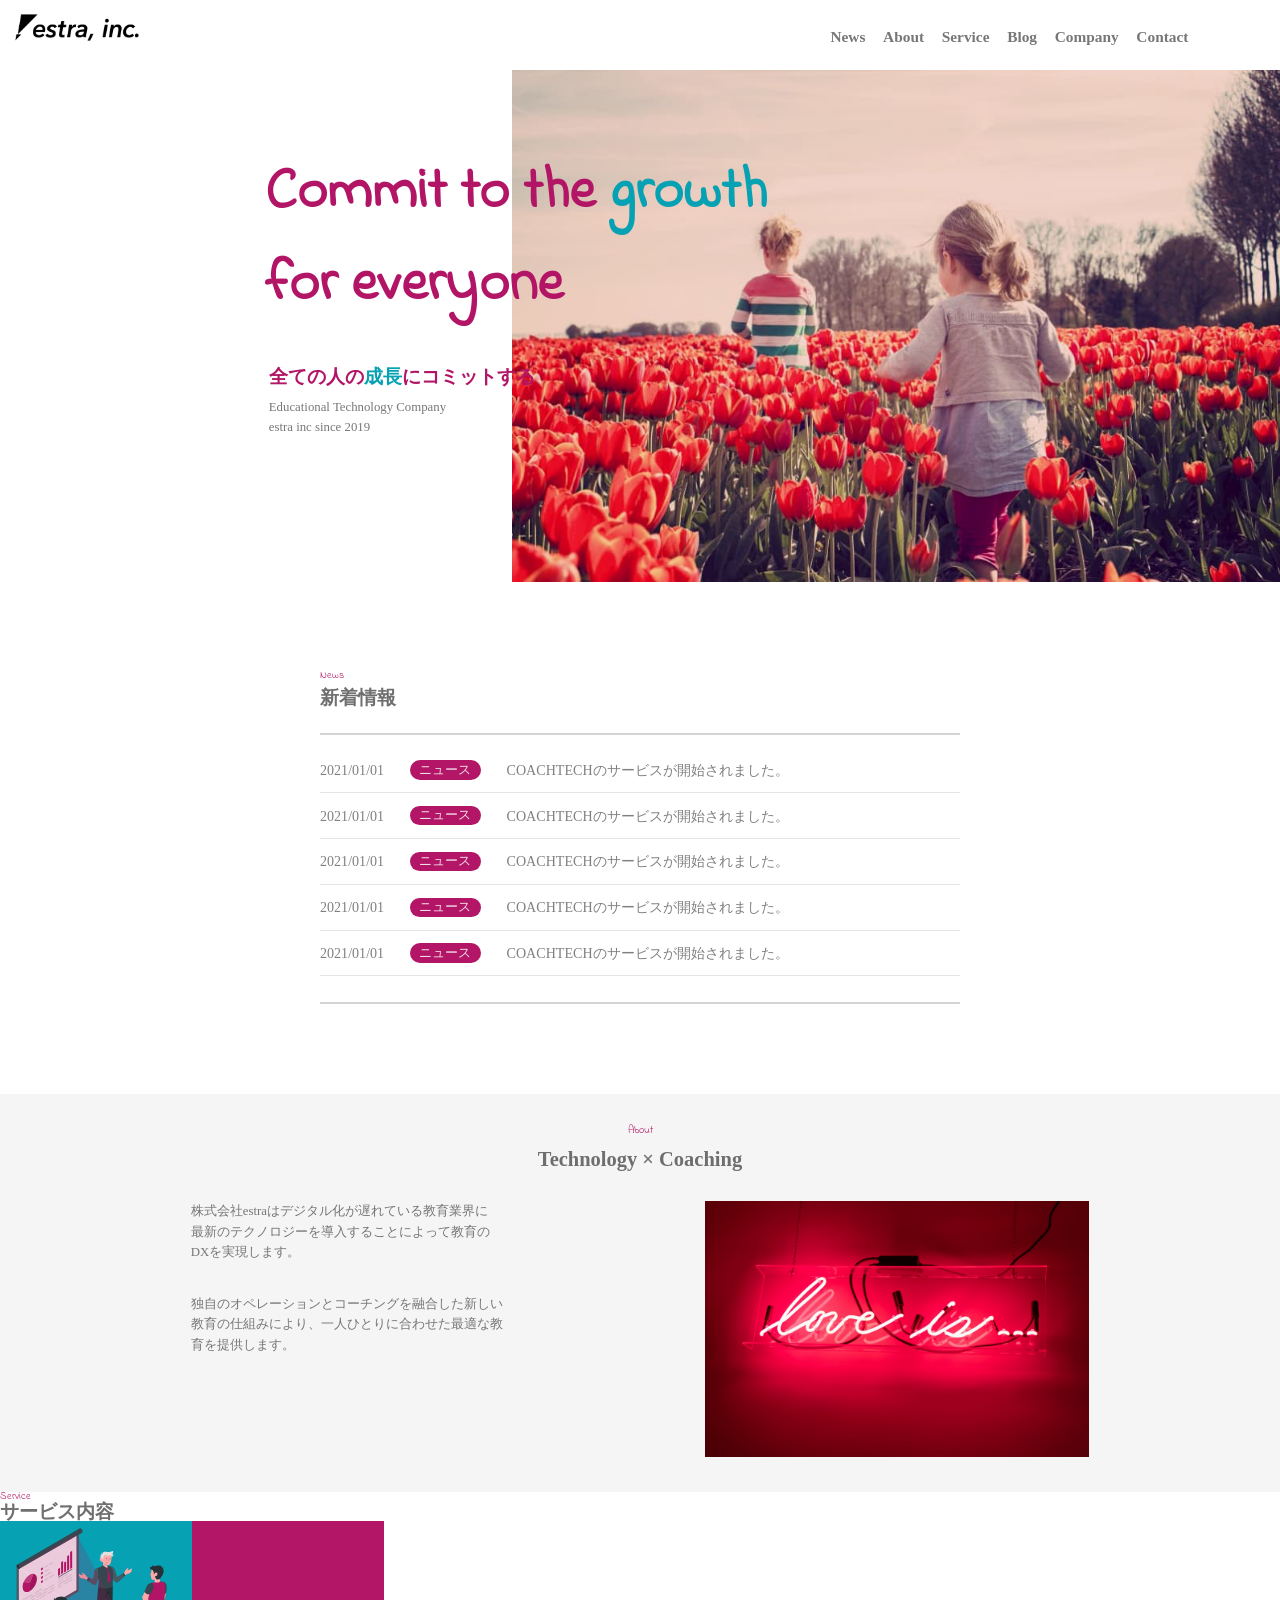
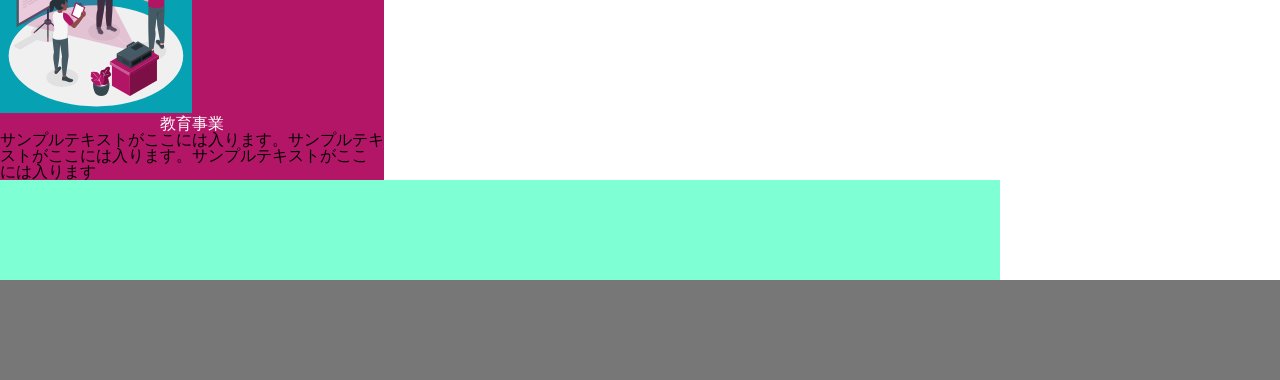
==== lp-test/index.html @ 3b41130a "Add files via upload" ====
<!DOCTYPE html>
<html lang="ja">
<head>
    <meta charset="UTF-8">
    <meta name="viewport" content="width=device-width, initial-scale=1.0">
    <title>Document</title>
    <link rel="stylesheet" href="css/reset.css" />
    <link rel="stylesheet" href="css/style.css" />
    <link rel="preconnect" href="https://fonts.googleapis.com">
    <link rel="preconnect" href="https://fonts.gstatic.com" crossorigin>
    <link href="https://fonts.googleapis.com/css2?family=Indie+Flower&family=Kosugi&display=swap" rel="stylesheet">
</head>
<body>
    <header class="header">
        <div class="header-left">
            <img src="img/estra_logo.png" alt="estra_logo" class="header__logo">
        </div>
        <nav class="header-right">
            <ul class="nav__list">
                <li class="nav__item">News</li>
                <li class="nav__item">About</li>
                <li class="nav__item">Service</li>
                <li class="nav__item">Blog</li>
                <li class="nav__item">Company</li>
                <li class="nav__item">Contact</li>
            </ul>
        </nav>
    </header>
    <div class="fv">
        <img src="img/firstview.jpg" alt="" class="fv__img">
        <h1 class="fv__ttl">Commit to the <span class="fv__ttl--color">growth</span><br>for everyone</h1>
        <div class="fv__txt">
            <p class="fv__txt-top">全ての人の<span class="fv__txt-top--color">成長</span>にコミットする</p>
            <p class="fv__txt-bottom">Educational Technology Company<br>estra inc since 2019</p>
        </div>
    </div>
    <div class="news">
        <div class="news__inner">
            <div class="webfont">
                <p class="news-webfont">News</p>
            </div>
            <h2 class="news__ttl">新着情報</h2>
            <div class="news__column">
                <p class="news__txt">2021/01/01</p>
                <p class="news__txt--box">ニュース</p>
                <p class="news__txt">COACHTECHのサービスが開始されました。</p>
            </div>
            <div class="news__column">
                <p class="news__txt">2021/01/01</p>
                <p class="news__txt--box">ニュース</p>
                <p class="news__txt">COACHTECHのサービスが開始されました。</p>
            </div>
            <div class="news__column">
                <p class="news__txt">2021/01/01</p>
                <p class="news__txt--box">ニュース</p>
                <p class="news__txt">COACHTECHのサービスが開始されました。</p>
            </div>
            <div class="news__column">
                <p class="news__txt">2021/01/01</p>
                <p class="news__txt--box">ニュース</p>
                <p class="news__txt">COACHTECHのサービスが開始されました。</p>
            </div>
            <div class="news__column">
                <p class="news__txt">2021/01/01</p>
                <p class="news__txt--box">ニュース</p>
                <p class="news__txt">COACHTECHのサービスが開始されました。</p>
            </div>
        </div>
    </div>
    <div class="about">
        <div class="about-top">
            <div class="webfont">
                <p class="about-webfont">About</p>
            </div>
        </div>
        <h2 class="about__ttl">Technology × Coaching</h2>
        <div class="about-bottom">
            <div class="about__left">
                <p class="about__txt">株式会社estraはデジタル化が遅れている教育業界に<br>最新のテクノロジーを導入することによって教育の<br>DXを実現します。</p>
                <p class="about__txt">独自のオペレーションとコーチングを融合した新しい<br>教育の仕組みにより、一人ひとりに合わせた最適な教<br>育を提供します。</p>
            </div>
            <div class="about__right">
                <img src="img/about.jpg" alt="" class="about__img">
            </div>
        </div>
    </div>
    <div class="service">
        <div class="webfont">
            <p class="service-webfont">Service</p>
        </div>
        <h2 class="service__ttl">サービス内容</h2>
    </div>
    <div class="service__box-left">
        <div class="service__box-left__img">
            <img src="img/service__first.svg" alt="" class="box__left-img">
        </div>
        <p class="service__box-left-ttl">教育事業</p>
        <p class="service__box-left-txt">サンプルテキストがここには入ります。サンプルテキ<br>
            ストがここには入ります。サンプルテキストがここ<br>
            には入ります</p>
    </div>

    <div class="test"></div>
    <div class="test-bottom"></div>
</body>
</html>
---- lp-test/css/style.css ----
body {

}

* {
    box-sizing: border-box;
}

.test {
    background-color: aquamarine;
    height: 100px;
    width: 1000px;
}

.test-bottom {
    background-color: #777777;
    height: 100px;
    width: 1500px;
}

.header {
    align-items: flex-end;
    display: flex;
    justify-content: space-between;
    margin: 1% 0;
    padding: 0 2% 1% 1%;
    width: 100vw;
}

.heder-left {
    width: 50vw;
}

.header__logo {
    width: 10vw;
}

.header__logo img {
    height: auto;
    max-width: 100%;
}

.header-right {
    width: 50vw;
}

.nav__list {
    display: flex;
    margin-left: 31%;
}

.nav__item {
    color: #777777;
    font-size: 1.2vw;
    font-weight: 600;
    margin-left: 4%;
}

.fv {
    position: relative;
    width: 100vw;
}

.fv__img {
    display: block;
    margin: 0 0 0 auto;
    width: 60vw;
}

.fv__ttl {
    color: #b21466;
    font-family: 'Indie Flower', cursive;
    font-size: 4.5vw;
    left: 20.7%;
    line-height: 1.6em;
    position: absolute;
    top: 15%;
}

.fv__ttl--color,span {
    color: #06a1b3;
}

.fv__txt {
    left: 21%;
    position: absolute;
    top: 58%;
}

.fv__txt-top {
    color: #b21466;
    font-family: 'Kosugi', sans-serif;
    font-size: 1.5vw;
    font-weight: bold;
    margin-bottom: 4%;
}

.fv__txt-bottom {
    color: #777777;
    font-size: 1vw;
    line-height: 1.6em;
}

.webfont {
    color: #b21466;
    font-family: 'Indie Flower', cursive;
    font-size: 0.8vw;
}

.news {
    display: flex;
    padding: 7% 0;
    width: 100vw;
}

.news__inner {
    border-bottom: solid 2px #d4d4d4;
    width: 50%;
    padding-bottom: 2%;
    margin: 0 auto;
}

.news-webfont {
    margin-bottom: 1%;
}

.news__ttl {
    border-bottom: solid 2px #d4d4d4;
    color: #6f6f6f;
    font-size: 1.5vw;
    padding-bottom: 4%;
    margin-bottom: 2%;
}

.news__column {
    align-items: center;
    border-bottom: solid 1px #e5e5e5;
    display: flex;
    padding: 2% 0;
}

.news__txt {
    color: #808080;
    font-size: 1.1vw;
    margin-right: 4%;
}

.news__txt--box {
    background: #b31667;
    border-radius: 60px 60px 60px 60px;
    color: #f2e1e7;
    font-size: 1vw;
    padding: 0.5% 1.5%;
    margin-right: 4%;
}

.about {
    background: #f5f5f5;
    padding: 2.5% 0;
}

.about-top {
    display: flex;
    justify-content: center;
}

.about__ttl {
    color: #6e6e6e;
    display: flex;
    font-size: 1.6vw;
    justify-content: center;
    margin: 1% 0 2.5%;
}

.about-bottom {
    display: flex;
    justify-content: space-around;
    margin: 0 7%;
}

.about__txt {
    color: #767676;
    font-size: 1vw;
    line-height: 1.6em;
    margin: 0 0 10%;
}

.about__img {
    width: 30vw;
}

.service__box-left {
    background-color: #b31667;
    width: 30vw;
}

.service__ttl {
    color: #6f6f6f;
    font-size: 1.5vw;
}

.service__box-left__img {
    
}


.box__left-img {
    width: 15vw;
    background-color: #06a1b3
}

.service__box-left-ttl {
    color: #fff;
    text-align: center;
}
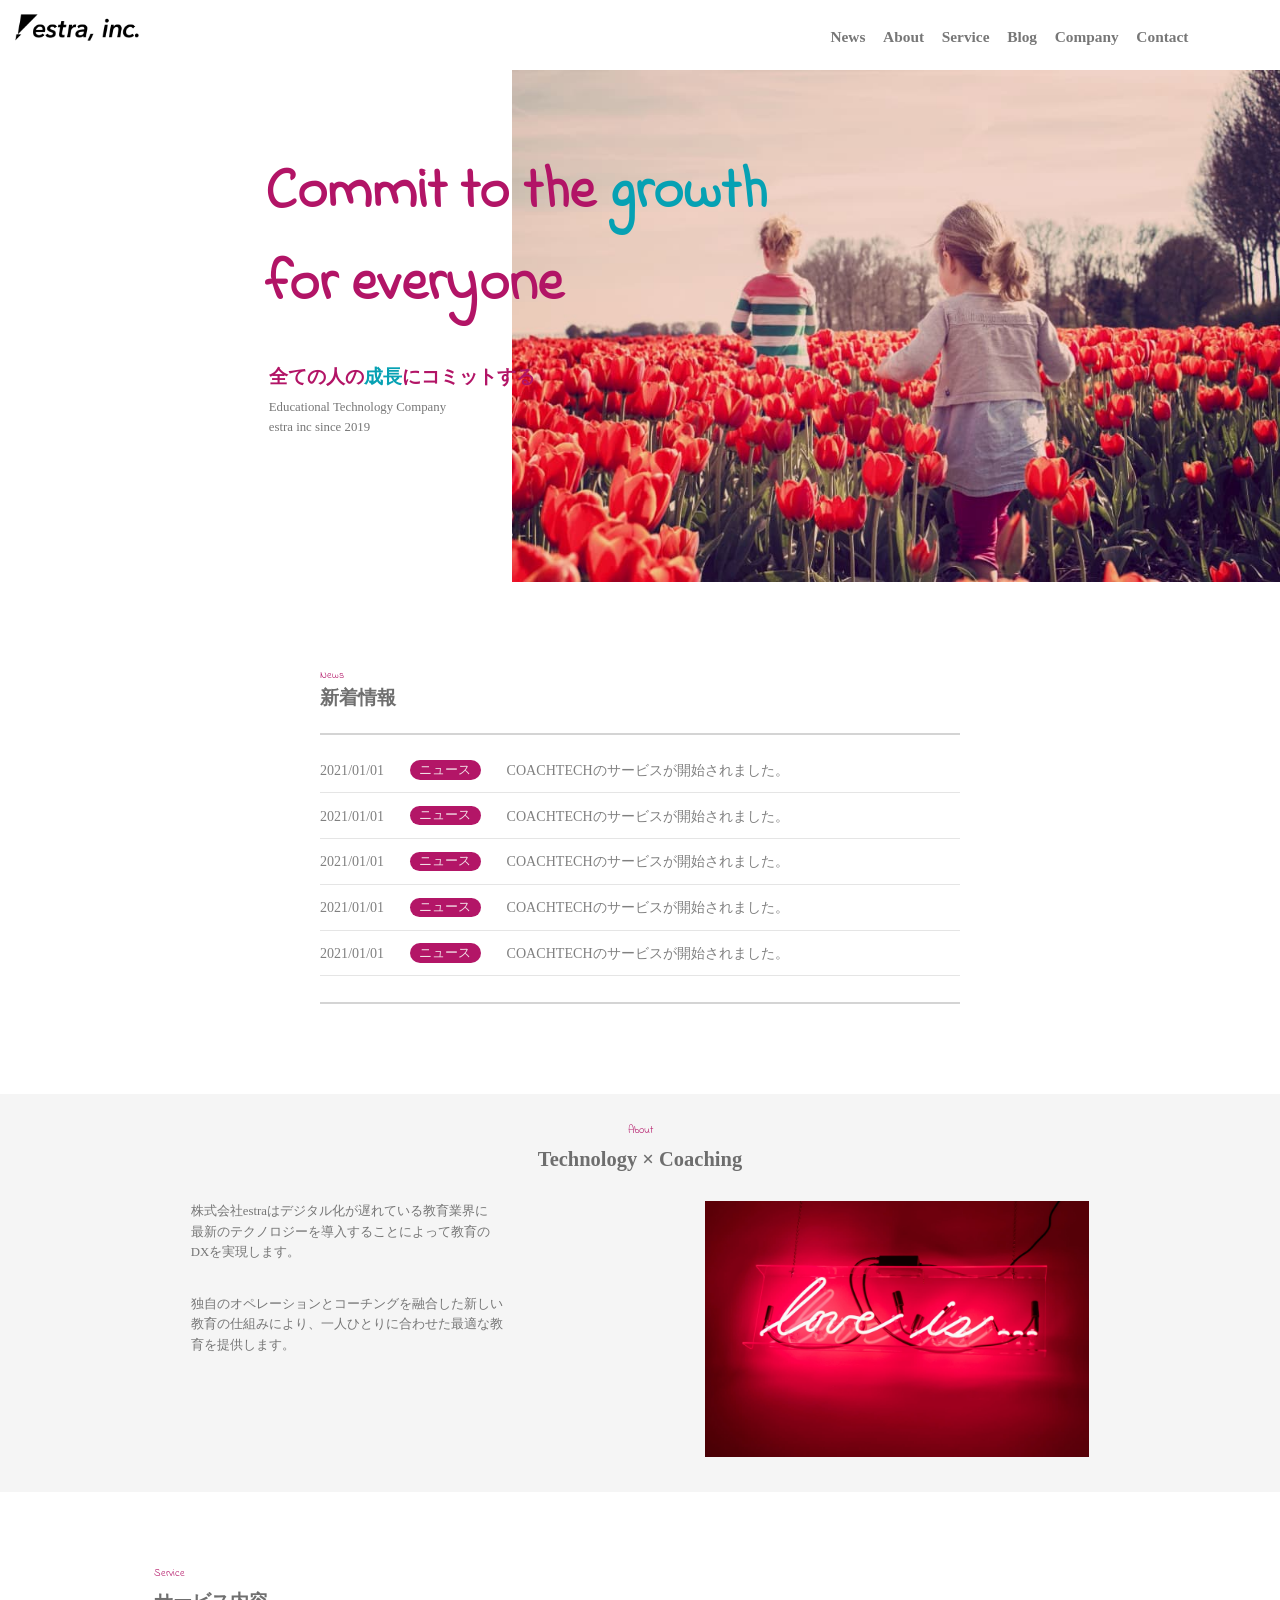
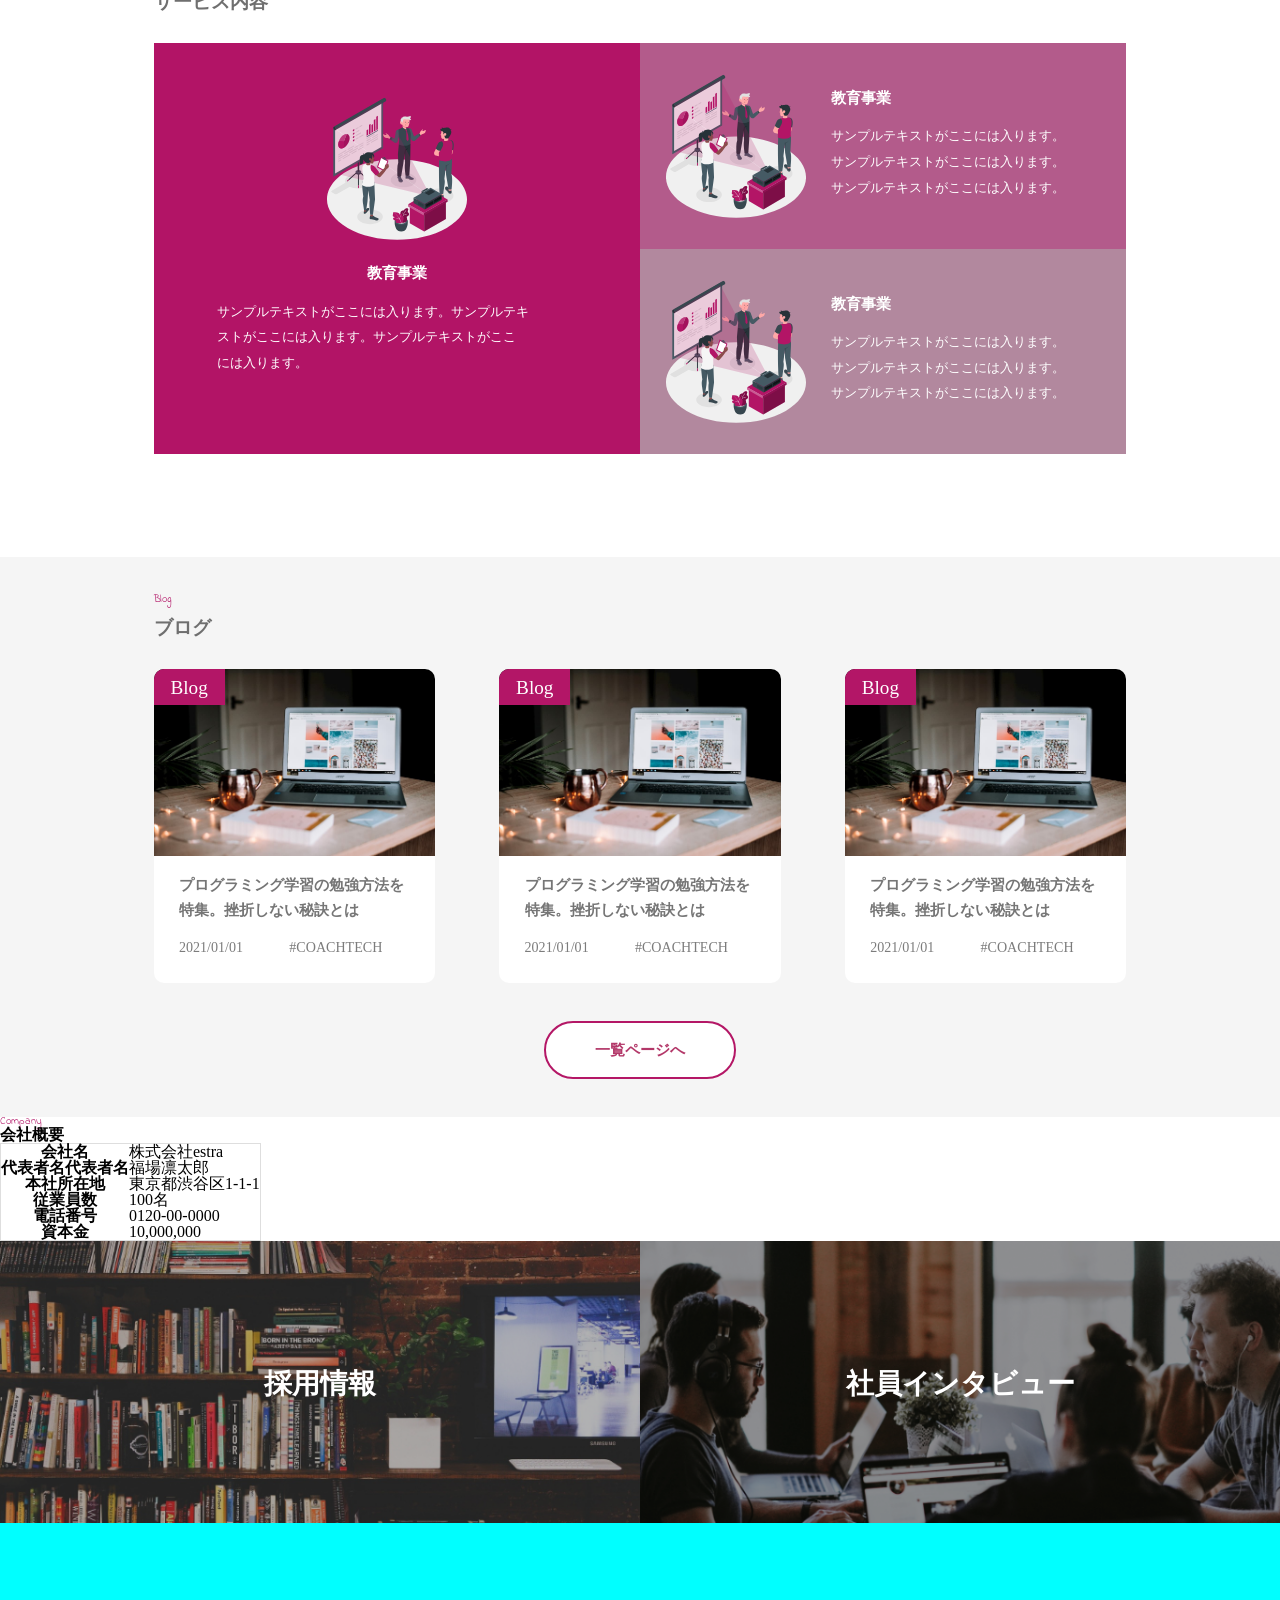
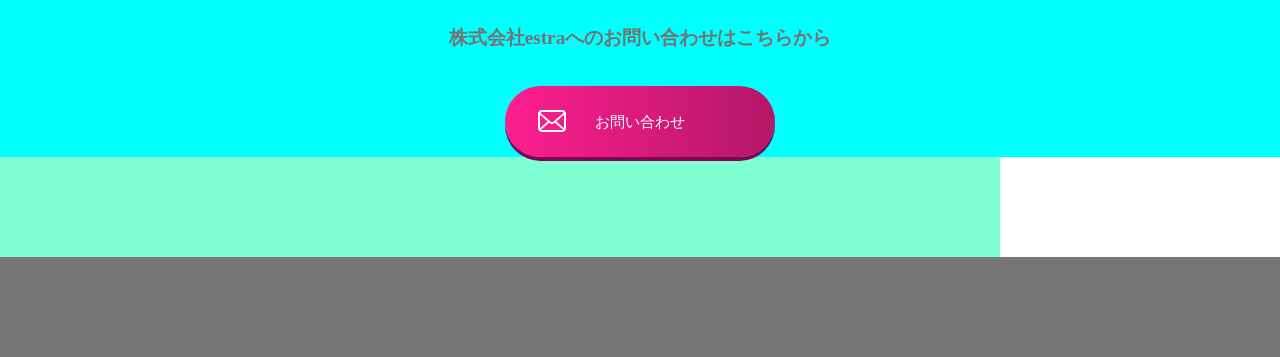
==== commit 433602bd: "Add files via upload" ====
--- a/lp-test/index.html
+++ b/lp-test/index.html
@@ -34,6 +34,8 @@
             <p class="fv__txt-bottom">Educational Technology Company<br>estra inc since 2019</p>
         </div>
     </div>
+
+    <!-- ニュース -->
     <div class="news">
         <div class="news__inner">
             <div class="webfont">
@@ -67,6 +69,8 @@
             </div>
         </div>
     </div>
+
+    <!-- アバウト -->
     <div class="about">
         <div class="about-top">
             <div class="webfont">
@@ -84,20 +88,148 @@
             </div>
         </div>
     </div>
+
+    <!-- サービス -->
     <div class="service">
         <div class="webfont">
             <p class="service-webfont">Service</p>
         </div>
         <h2 class="service__ttl">サービス内容</h2>
     </div>
-    <div class="service__box-left">
-        <div class="service__box-left__img">
-            <img src="img/service__first.svg" alt="" class="box__left-img">
-        </div>
-        <p class="service__box-left-ttl">教育事業</p>
-        <p class="service__box-left-txt">サンプルテキストがここには入ります。サンプルテキ<br>
-            ストがここには入ります。サンプルテキストがここ<br>
-            には入ります</p>
+    <div class="service__box-content">
+        <div class="service__grid">
+            <div class="service__left-box">
+                <img src="img/service__first.svg" alt="" class="service__left-box__img">
+                <p class="service__left-box__ttl">教育事業</p>
+                <p class="service__left-box__txt">サンプルテキストがここには入ります。サンプルテキ
+                    <br>ストがここには入ります。サンプルテキストがここ
+                    <br>には入ります。</p>
+            </div>
+            <div class="service__right-top-box">
+                <img src="img/service__first.svg" alt="" class="service__right-top-box__img">
+                <div class="service__right-top-box__content">
+                    <p class="service__right-top-box__ttl">教育事業</p>
+                    <p class="service__right-top-box__txt">サンプルテキストがここには入ります。</p>
+                    <p class="service__right-top-box__txt">サンプルテキストがここには入ります。</p>
+                    <p class="service__right-top-box__txt">サンプルテキストがここには入ります。</p>
+                </div>
+            </div>
+            <div class="service__right-bottom-box">
+                <img src="img/service__first.svg" alt="" class="service___right-bottom-box__img">
+                <div class="service__right-bottom-box__content">
+                    <p class="service__right-bottom-box__ttl">教育事業</p>
+                    <p class="service__right-bottom-box__txt">サンプルテキストがここには入ります。</p>
+                    <p class="service__right-bottom-box__txt">サンプルテキストがここには入ります。</p>
+                    <p class="service__right-bottom-box__txt">サンプルテキストがここには入ります。</p>
+                </div>
+            </div>
+        </div>
+    </div>
+
+    <!-- ブログ -->
+    <div class="blog">
+        <div class="webfont">
+            <p class="blog-webfont">Blog</p>
+        </div>
+        <h2 class="blog__ttl">ブログ</h2>
+        <div class="blog__card-content">
+            <div class="blog__card-left">
+                <div class="blog__card-left-content">
+                    <img src="img/blog__first.jpg" alt="" class="blog__card-left__img">
+                    <p class="blog__card-left__top-tag">Blog</p>
+                </div>
+                <div class="blog__card-left-tag-content">
+                    <p class="blog__card-left-txt">プログラミング学習の勉強方法を<br>
+                    特集。挫折しない秘訣とは</p>
+                    <p class="blog__card-left-tag-left">2021/01/01</p>
+                    <p class="blog__card-left-tag-right">#COACHTECH</p>
+                </div>
+            </div>
+            <div class="blog__card-center">
+                <div class="blog__card-center-content">
+                    <img src="img/blog__first.jpg" alt="" class="blog__card-center__img">
+                    <p class="blog__card-center__top-tag">Blog</p>
+                </div>
+                <div class="blog__card-center-tag-content">
+                    <p class="blog__card-center-txt">プログラミング学習の勉強方法を<br>
+                        特集。挫折しない秘訣とは</p>
+                    <p class="blog__card-center-tag-left">2021/01/01</p>
+                    <p class="blog__card-center-tag-right">#COACHTECH</p>
+                </div>
+            </div>
+            <div class="blog__card-right">
+                <div class="blog__card-right-content">
+                    <img src="img/blog__first.jpg" alt="" class="blog__card-right__img">
+                    <p class="blog__card-right__top-tag">Blog</p>
+                </div>
+                <div class="blog__card-right-tag-content">
+                    <p class="blog__card-right-txt">プログラミング学習の勉強方法を<br>
+                        特集。挫折しない秘訣とは</p>
+                    <p class="blog__card-right-tag-left">2021/01/01</p>
+                    <p class="blog__card-right-tag-right">#COACHTECH</p>
+                </div>
+            </div>
+        </div>
+        <div class="blog__btn">
+            <a href="" class="blog__btn-center">一覧ページへ</a>
+        </div>
+    </div>
+
+    <!-- 会社概要 -->
+    <div class="company">
+        <div class="webfont">
+            <p class="company-webfont">Company</p>
+        </div>
+        <h2 class="company__ttl">会社概要</h2>
+        <table class="campany__table">
+            <tr class="company__tr">
+                <th class="camapany__th">会社名</th>
+                <td class="campany__td">株式会社estra</td>
+            </tr>
+            <tr class="company__tr">
+                <th class="camapany__th">代表者名代表者名</th>
+                <td class="campany__td">福場凛太郎</td>
+            </tr>
+            <tr class="company__tr">
+                <th class="camapany__th">本社所在地</th>
+                <td class="campany__td">東京都渋谷区1-1-1</td>
+            </tr>
+            <tr class="company__tr">
+                <th class="camapany__th">従業員数</th>
+                <td class="campany__td">100名</td>
+            </tr>
+            <tr class="company__tr">
+                <th class="camapany__th">電話番号</th>
+                <td class="campany__td">0120-00-0000</td>
+            </tr>
+            <tr class="company__tr">
+                <th class="camapany__th">資本金</th>
+                <td class="campany__td">10,000,000</td>
+            </tr>
+        </table>
+    </div>
+
+    <!-- コンテンツ -->
+    <div class="content">
+        <div class="content-top">
+            <div class="recruit">
+                <img src="img/recruit.png" alt="" class="recruit__img">
+                <p class="recruit__ttl">採用情報</p>
+            </div>
+            <div class="interview">
+                <img src="img/interview.png" alt="" class="interview__img">
+                <p class="interview__ttl">社員インタビュー</p>
+            </div>
+        </div>
+        
+        <div class="inquiry-inner">
+            <p class="inquiry-ttl">株式会社estraへのお問い合わせはこちらから</p>
+        </div>
+
+        <div class="inquiry-btn">
+            <a href="" class="inquiry-btn__txt">お問い合わせ</a>
+            <img src="img/mailicon.svg" alt="" class="inquiry-btn-img">
+        </div>
     </div>
 
     <div class="test"></div>
--- a/lp-test/css/style.css
+++ b/lp-test/css/style.css
@@ -1,6 +1,3 @@
-body {
-
-}
 
 * {
     box-sizing: border-box;
@@ -55,6 +52,8 @@
     font-weight: 600;
     margin-left: 4%;
 }
+
+
 
 .fv {
     position: relative;
@@ -107,6 +106,7 @@
     font-size: 0.8vw;
 }
 
+/* ニュース */
 .news {
     display: flex;
     padding: 7% 0;
@@ -154,6 +154,8 @@
     margin-right: 4%;
 }
 
+
+/* アバウト */
 .about {
     background: #f5f5f5;
     padding: 2.5% 0;
@@ -189,27 +191,413 @@
     width: 30vw;
 }
 
-.service__box-left {
-    background-color: #b31667;
-    width: 30vw;
+
+/* サービス */
+.service-webfont {
+    margin: 6% 0 1% 12%;
 }
 
 .service__ttl {
     color: #6f6f6f;
     font-size: 1.5vw;
-}
-
-.service__box-left__img {
-    
-}
-
-
-.box__left-img {
+    margin: 0  0 2.5% 12%;
+}
+
+.service__box-content {
+    display: flex;
+    justify-content: center;
+    margin-bottom: 8%;
+    width: 100vw;
+}
+
+.service__grid {
+    background-color: #06a1b3;
+    display: grid;
+    grid-template-columns: 38vw 38vw;
+    grid-template-rows: 1fr 1fr;
+}
+
+.service__left-box {
+    background-color: #b21466;
+    grid-column: 1/2;
+    grid-row: 1/3;
+}
+
+.service__left-box__img {
+    display: block;
+    margin: 10% auto 0;
+    width: 12vw;
+}
+
+.service__left-box__ttl {
+    color: #fff;
+    text-align: center;
+    font-weight: bold;
+    font-size: 1.2vw;
+    margin: 4% 0 4%;
+}
+
+.service__left-box__txt {
+    color: #fff;
+    font-size: 1vw;
+    line-height: 2em;
+    margin: 0 0 16% 13%;
+}
+
+.service__right-top-box {
+    align-items: center;
+    background-color: #b35b8b;
+    display: flex;
+    grid-column: 2/3;
+    grid-row: 1/2;
+    padding: 0 4% 0 4%;
+}
+
+.service__right-top-box__img {
+    display: block;
+    width: 12vw;
+}
+
+.service__right-top-box__content {
+    margin: 0 0 0 4%;
+}
+
+.service__right-top-box__ttl {
+    color: #fff;
+    display: inline-block;
+    font-weight: bold;
+    font-size: 1.2vw;
+    margin: 0 0 8% 0;
+}
+
+.service__right-top-box__txt {
+    color: #fff;
+    font-size: 1vw;
+    line-height: 2em;
+}
+
+.service__right-bottom-box {
+    align-items: center;
+    background-color: #b2889e;
+    display: flex;
+    grid-column: 2/3;
+    grid-row: 2/3;
+    padding: 0 4% 0 4%;
+}
+
+.service___right-bottom-box__img {
+    display: block;
+    width: 12vw;
+}
+
+.service__right-bottom-box__content {
+    margin: 0 0 0 4%;
+}
+
+.service__right-bottom-box__ttl {
+    color: #fff;
+    display: inline-block;
+    font-size: 1.2vw;
+    font-weight: bold;
+    margin: 0 0 8% 0;
+}
+
+.service__right-bottom-box__txt {
+    color: #fff;
+    font-size: 1vw;
+    line-height: 2em;
+}
+
+
+/* ブログ */
+.blog {
+    background-color: #f5f5f5;
+    padding-bottom: 3%;
+}
+
+.blog-webfont {
+    padding-top: 3%;
+    margin: 6% 0 1% 12%;
+}
+
+.blog__ttl {
+    color: #6f6f6f;
+    font-size: 1.5vw;
+    margin: 0 0 2.5% 12%;
+}
+
+.blog__card-content {
+    display: flex;
+    justify-content: space-between;
+    padding: 0 12%;
+}
+
+.blog__card-left {
+    width: 22vw;
+}
+
+.blog__card-left-content {
+    background-color: #fff;
+    border-radius:10px 10px 0 0;
+    position: relative;
+}
+
+.blog__card-left__img {
+    border-radius: 10px 10px 0 0;
+    width: 22vw;
+}
+
+.blog__card-left__top-tag {
+    background-color: #b31667;
+    border-radius: 10px 0 0 0;
+    color: #fff;
+    font-size: 1.5vw;
+    left: 0%;
+    padding: 3% 6%;
+    position: absolute;
+    top: 0%;
+}
+
+.blog__card-left-tag-content {
+    background-color: #fff;
+    border-radius: 0 0 10px 10px;
+    width: 22vw;
+}
+
+.blog__card-left-txt {
+    color: #767676;
+    font-size: 1.2vw;
+    font-weight: bold;
+    line-height: 1.6em;
+    padding: 5% 0 6% 9%;
+}
+
+.blog__card-left-tag-left {
+    color: #7c7c7c;
+    display: inline-block;
+    font-size: 1.1vw;
+    margin: 0 0 10% 9%;
+}
+
+.blog__card-left-tag-right {
+    color: #7c7c7c;
+    display: inline-block;
+    font-size: 1.1vw;
+    margin: 0 0 10% 15%;
+}
+
+
+.blog__card-center {
+    width: 22vw;
+}
+
+.blog__card-center-content {
+    background-color: #fff;
+    border-radius: 10px 10px 0 0;
+    position: relative;
+}
+
+.blog__card-center__img {
+    border-radius: 10px 10px 0 0;
+    width: 22vw;
+}
+
+.blog__card-center__top-tag {
+    background-color: #b31667;
+    color: #fff;
+    border-radius: 10px 0 0 0;
+    font-size: 1.5vw;
+    left: 0%;
+    padding: 3% 6%;
+    position: absolute;
+    top: 0%;
+}
+
+.blog__card-center-tag-content {
+    background-color: #fff;
+    border-radius: 0 0 10px 10px;
+    width: 22vw;
+}
+
+.blog__card-center-txt {
+    color: #767676;
+    font-size: 1.2vw;
+    font-weight: bold;
+    line-height: 1.6em;
+    padding: 5% 0 6% 9%;
+}
+
+.blog__card-center-tag-left {
+    color: #7c7c7c;
+    display: inline-block;
+    font-size: 1.1vw;
+    margin: 0 0 10% 9%;
+}
+
+.blog__card-center-tag-right {
+    color: #7c7c7c;
+    display: inline-block;
+    font-size: 1.1vw;
+    margin: 0 0 10% 15%;
+}
+
+
+.blog__card-right {
+    width: 22vw;
+}
+
+.blog__card-right-content {
+    background-color: #fff;
+    border-radius: 10px 10px 0 0;
+    position: relative;
+}
+
+.blog__card-right__img {
+    border-radius: 10px 10px 0 0;
+    width: 22vw;
+}
+
+.blog__card-right__top-tag {
+    background-color: #b31667;
+    color: #fff;
+    border-radius: 10px 0 0 0;
+    font-size: 1.5vw;
+    left: 0%;
+    padding: 3% 6%;
+    position: absolute;
+    top: 0%;
+}
+
+.blog__card-right-tag-content {
+    background-color: #fff;
+    border-radius: 0 0 10px 10px;
+    width: 22vw;
+}
+
+.blog__card-right-txt {
+    color: #767676;
+    font-size: 1.2vw;
+    font-weight: bold;
+    line-height: 1.6em;
+    padding: 5% 0 6% 9%;
+}
+
+.blog__card-right-tag-left {
+    color: #7c7c7c;
+    display: inline-block;
+    font-size: 1.1vw;
+    margin: 0 0 10% 9%;
+}
+
+.blog__card-right-tag-right {
+    color: #7c7c7c;
+    display: inline-block;
+    font-size: 1.1vw;
+    margin: 0 0 10% 15%;
+}
+
+.blog__btn-center {
+    background-color: #fff;
+    border: solid 2px #b41766;
+    border-radius: 40px;
+    color: #b33869;
+    display: block;
+    font-size: 1.2vw;
+    font-weight: bold;
+    margin: 3% auto 0;
+    padding: 1.5% 2%;
+    text-align: center;
+    text-decoration: none;
     width: 15vw;
-    background-color: #06a1b3
-}
-
-.service__box-left-ttl {
-    color: #fff;
-    text-align: center;
-}+}
+
+
+
+/* 会社概要 */
+.campany__table {
+    border: solid 1px #dedede;
+}
+
+
+
+/* コンテンツ */
+.content {
+    background-color: aqua;
+    width: 100vw;
+}
+
+.content-top {
+    display: flex;
+}
+
+.recruit {
+    position: relative;
+}
+
+.recruit__img {
+    width: 50vw;
+}
+
+.recruit__ttl {
+    color: #fff;
+    font-size: 2.2vw;
+    font-weight: bold;
+    left: 50%;
+    position: absolute;
+    top: 50%;
+    transform: translate(-50%,-50%);
+}
+
+.interview {
+    position: relative;
+}
+
+.interview__img {
+    width: 50vw;
+}
+
+.interview__ttl {
+    color: #fff;
+    font-size: 2.2vw;
+    font-weight: bold;
+    left: 50%;
+    position: absolute;
+    top: 50%;
+    transform: translate(-50%, -50%);
+}
+
+
+.inquiry-inner {
+    display: flex;
+    justify-content: center;
+}
+
+.inquiry-ttl {
+    color: #737373;
+    font-size: 1.5vw;
+    font-weight: bold;
+    padding: 8% 0 3% 0;
+}
+
+.inquiry-btn {
+    display: flex;
+    justify-content: center;
+    position: relative;
+}
+
+.inquiry-btn__txt {
+    background: linear-gradient(90deg,#fe1e90,#b41768);
+    border-radius: 50px;
+    box-shadow: 0 4px 0 #840151;
+    color: #fff;
+    font-size: 1.2vw;
+    padding: 2.2% 7%;
+    text-decoration: none;
+}
+
+.inquiry-btn-img {
+    width: 2.2vw;
+    position: absolute;
+    left: 42%;
+    top: 30%;
+}
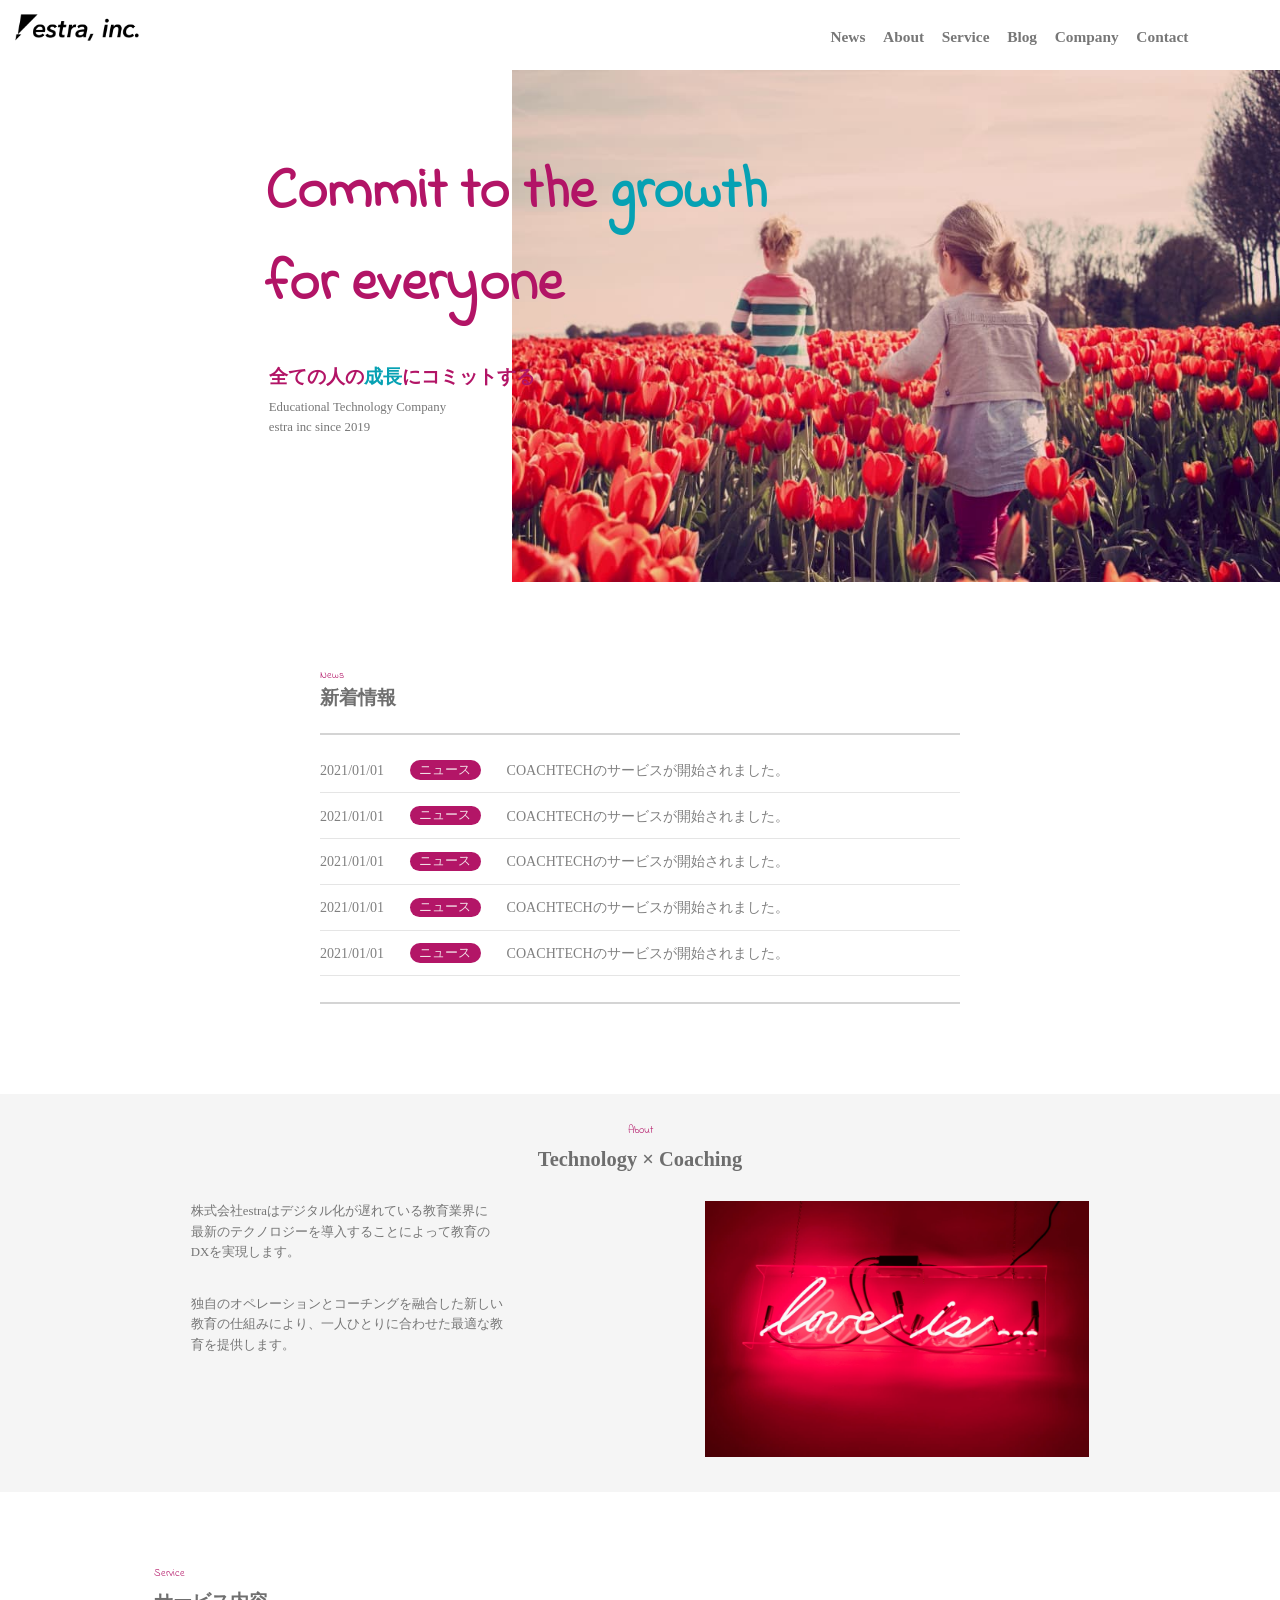
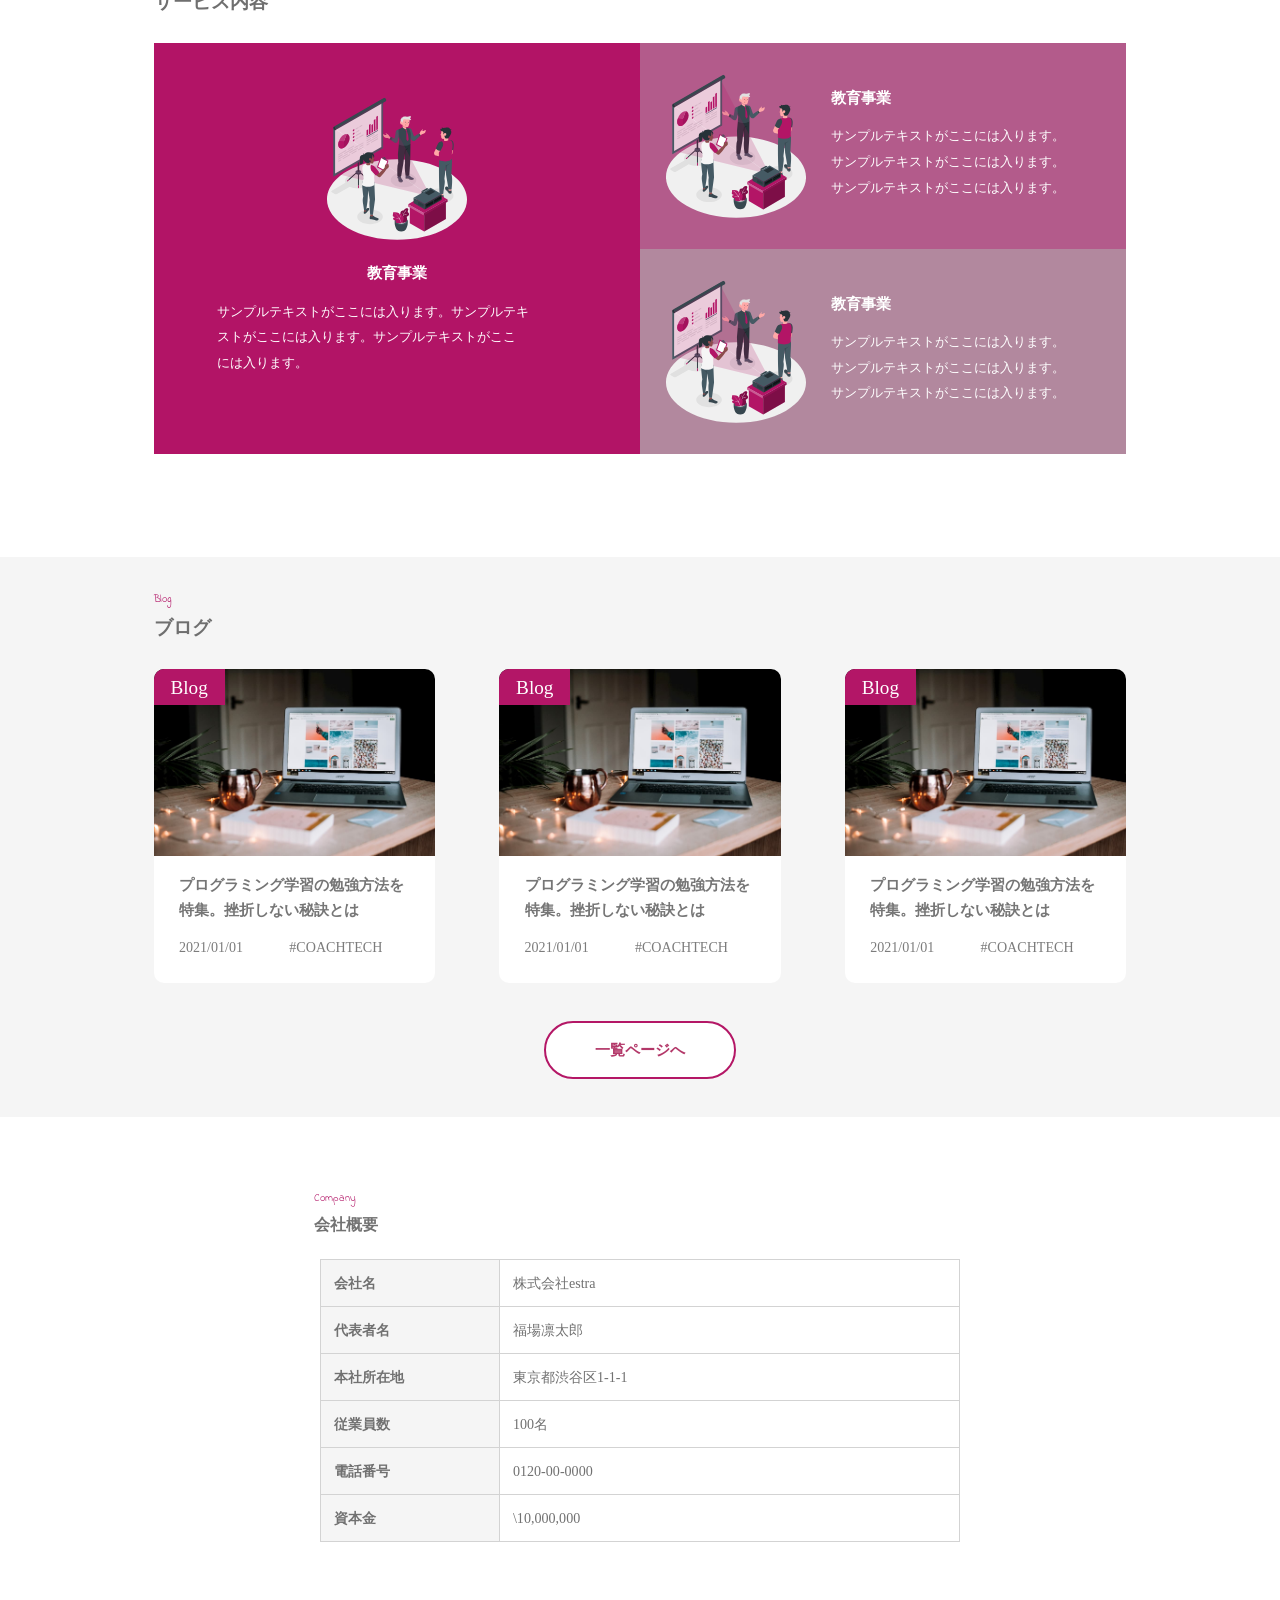
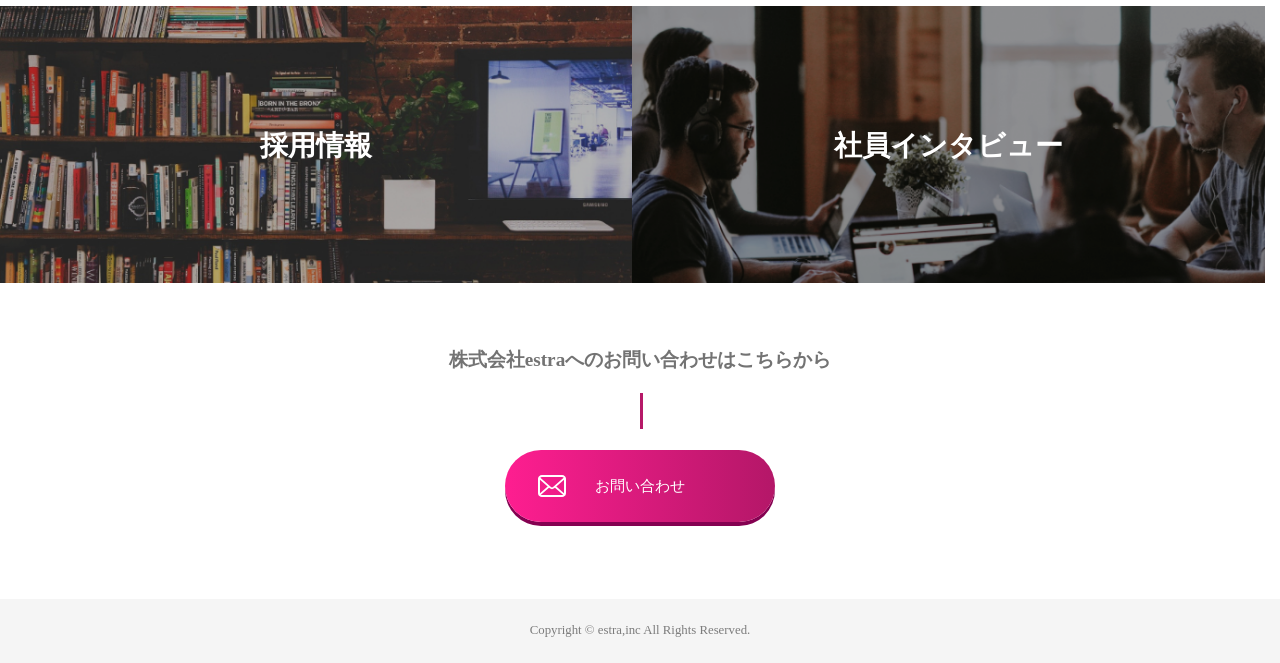
==== commit 8f8da555: "Add files via upload" ====
--- a/lp-test/index.html
+++ b/lp-test/index.html
@@ -11,6 +11,7 @@
     <link href="https://fonts.googleapis.com/css2?family=Indie+Flower&family=Kosugi&display=swap" rel="stylesheet">
 </head>
 <body>
+    <!-- ヘッダー -->
     <header class="header">
         <div class="header-left">
             <img src="img/estra_logo.png" alt="estra_logo" class="header__logo">
@@ -26,6 +27,7 @@
             </ul>
         </nav>
     </header>
+    <!-- ファーストビュー -->
     <div class="fv">
         <img src="img/firstview.jpg" alt="" class="fv__img">
         <h1 class="fv__ttl">Commit to the <span class="fv__ttl--color">growth</span><br>for everyone</h1>
@@ -181,32 +183,34 @@
             <p class="company-webfont">Company</p>
         </div>
         <h2 class="company__ttl">会社概要</h2>
-        <table class="campany__table">
-            <tr class="company__tr">
-                <th class="camapany__th">会社名</th>
-                <td class="campany__td">株式会社estra</td>
-            </tr>
-            <tr class="company__tr">
-                <th class="camapany__th">代表者名代表者名</th>
-                <td class="campany__td">福場凛太郎</td>
-            </tr>
-            <tr class="company__tr">
-                <th class="camapany__th">本社所在地</th>
-                <td class="campany__td">東京都渋谷区1-1-1</td>
-            </tr>
-            <tr class="company__tr">
-                <th class="camapany__th">従業員数</th>
-                <td class="campany__td">100名</td>
-            </tr>
-            <tr class="company__tr">
-                <th class="camapany__th">電話番号</th>
-                <td class="campany__td">0120-00-0000</td>
-            </tr>
-            <tr class="company__tr">
-                <th class="camapany__th">資本金</th>
-                <td class="campany__td">10,000,000</td>
-            </tr>
-        </table>
+        <div class="company--flex">
+            <table class="company__table">
+                <tr class="company__tr">
+                    <th class="company__th">会社名</th>
+                    <td class="company__td">株式会社estra</td>
+                </tr>
+                <tr class="company__tr">
+                    <th class="company__th">代表者名</th>
+                    <td class="company__td">福場凛太郎</td>
+                </tr>
+                <tr class="company__tr">
+                    <th class="company__th">本社所在地</th>
+                    <td class="company__td">東京都渋谷区1-1-1</td>
+                </tr>
+                <tr class="company__tr">
+                    <th class="company__th">従業員数</th>
+                    <td class="company__td">100名</td>
+                </tr>
+                <tr class="company__tr">
+                    <th class="company__th">電話番号</th>
+                    <td class="company__td">0120-00-0000</td>
+                </tr>
+                <tr class="company__tr">
+                    <th class="company__th">資本金</th>
+                    <td class="company__td">\10,000,000</td>
+                </tr>
+            </table>
+        </div>
     </div>
 
     <!-- コンテンツ -->
@@ -221,18 +225,21 @@
                 <p class="interview__ttl">社員インタビュー</p>
             </div>
         </div>
-        
         <div class="inquiry-inner">
             <p class="inquiry-ttl">株式会社estraへのお問い合わせはこちらから</p>
         </div>
-
+        <div class="line">
+            <div class="line--position"></div>
+        </div>
         <div class="inquiry-btn">
             <a href="" class="inquiry-btn__txt">お問い合わせ</a>
             <img src="img/mailicon.svg" alt="" class="inquiry-btn-img">
         </div>
     </div>
 
-    <div class="test"></div>
-    <div class="test-bottom"></div>
+    <!-- フッター -->
+    <div class="footer">
+        <small class="copyright">Copyright &copy; estra,inc All Rights Reserved.</small>
+    </div>
 </body>
 </html>
--- a/lp-test/css/style.css
+++ b/lp-test/css/style.css
@@ -3,29 +3,24 @@
     box-sizing: border-box;
 }
 
-.test {
-    background-color: aquamarine;
-    height: 100px;
-    width: 1000px;
-}
-
-.test-bottom {
-    background-color: #777777;
-    height: 100px;
-    width: 1500px;
-}
-
+.webfont {
+    color: #b21466;
+    font-family: 'Indie Flower', cursive;
+    font-size: 0.8vw;
+}
+
+/* ヘッダー */
 .header {
     align-items: flex-end;
     display: flex;
     justify-content: space-between;
     margin: 1% 0;
     padding: 0 2% 1% 1%;
-    width: 100vw;
+    width: 100%;
 }
 
 .heder-left {
-    width: 50vw;
+    width: 50vw
 }
 
 .header__logo {
@@ -53,17 +48,16 @@
     margin-left: 4%;
 }
 
-
-
+/* ファーストビュー */
 .fv {
     position: relative;
-    width: 100vw;
+    width: 100%;
 }
 
 .fv__img {
     display: block;
     margin: 0 0 0 auto;
-    width: 60vw;
+    width: 60%;
 }
 
 .fv__ttl {
@@ -100,17 +94,11 @@
     line-height: 1.6em;
 }
 
-.webfont {
-    color: #b21466;
-    font-family: 'Indie Flower', cursive;
-    font-size: 0.8vw;
-}
-
 /* ニュース */
 .news {
     display: flex;
     padding: 7% 0;
-    width: 100vw;
+    width: 100%;
 }
 
 .news__inner {
@@ -207,7 +195,7 @@
     display: flex;
     justify-content: center;
     margin-bottom: 8%;
-    width: 100vw;
+    width: 100%;
 }
 
 .service__grid {
@@ -514,20 +502,52 @@
 
 
 /* 会社概要 */
-.campany__table {
-    border: solid 1px #dedede;
-}
-
+.company-webfont {
+    margin: 6% 0 1% 24.5%;
+}
+
+.company__ttl {
+    color: #727272;
+    margin: 0 0 0 24.5%;
+}
+
+.company--flex {
+    display: flex;
+        justify-content: center;
+        margin: 2% 0 5% 0;
+}
+
+.company__table {
+    width: 50vw;
+}
+
+.company__th {
+    border:solid 1px #d3d3d3;
+    background-color: #f5f5f5;
+    color: #717171;
+    font-size: 1.1vw;
+    padding: 2.5% 0 2.5% 2%;
+    text-align: left;
+    width: 14vw;
+}
+
+.company__td {
+    border: solid 1px #d3d3d3;
+    background-color: #fff;
+    color: #717171;
+    font-size: 1.1vw;
+    padding: 0 0 0 2%;
+}
 
 
 /* コンテンツ */
 .content {
-    background-color: aqua;
-    width: 100vw;
+    width: 100%;
 }
 
 .content-top {
     display: flex;
+    width: 100%;
 }
 
 .recruit {
@@ -535,7 +555,7 @@
 }
 
 .recruit__img {
-    width: 50vw;
+    width: 49.4vw;
 }
 
 .recruit__ttl {
@@ -553,7 +573,7 @@
 }
 
 .interview__img {
-    width: 50vw;
+    width: 49.4vw;
 }
 
 .interview__ttl {
@@ -566,7 +586,6 @@
     transform: translate(-50%, -50%);
 }
 
-
 .inquiry-inner {
     display: flex;
     justify-content: center;
@@ -576,12 +595,28 @@
     color: #737373;
     font-size: 1.5vw;
     font-weight: bold;
-    padding: 8% 0 3% 0;
+    padding: 5% 0 1.8% 0;
+}
+
+.line {
+    position: relative;
+}
+
+.line--position::before{
+    border-left: solid 3px #b61968;
+    content: "";
+    color: #ff0000;
+    left: 50%;
+    padding-bottom: 1.2%;
+    padding-top: 1.6%;
+    position: absolute;
+    top: 0%;
 }
 
 .inquiry-btn {
     display: flex;
     justify-content: center;
+    margin: 4.5% 0 6% 0;
     position: relative;
 }
 
@@ -596,8 +631,22 @@
 }
 
 .inquiry-btn-img {
+    left: 42%;
+    position: absolute;
+    top: 30%;
     width: 2.2vw;
-    position: absolute;
-    left: 42%;
-    top: 30%;
-}
+}
+
+/* フッター */
+.footer {
+    width: 100%;
+}
+
+.copyright {
+    background-color: #f5f5f5;
+    color: #7c7c7c;
+    display: block;
+    font-size: 1vw;
+    padding: 2% 0;
+    text-align: center;
+}
